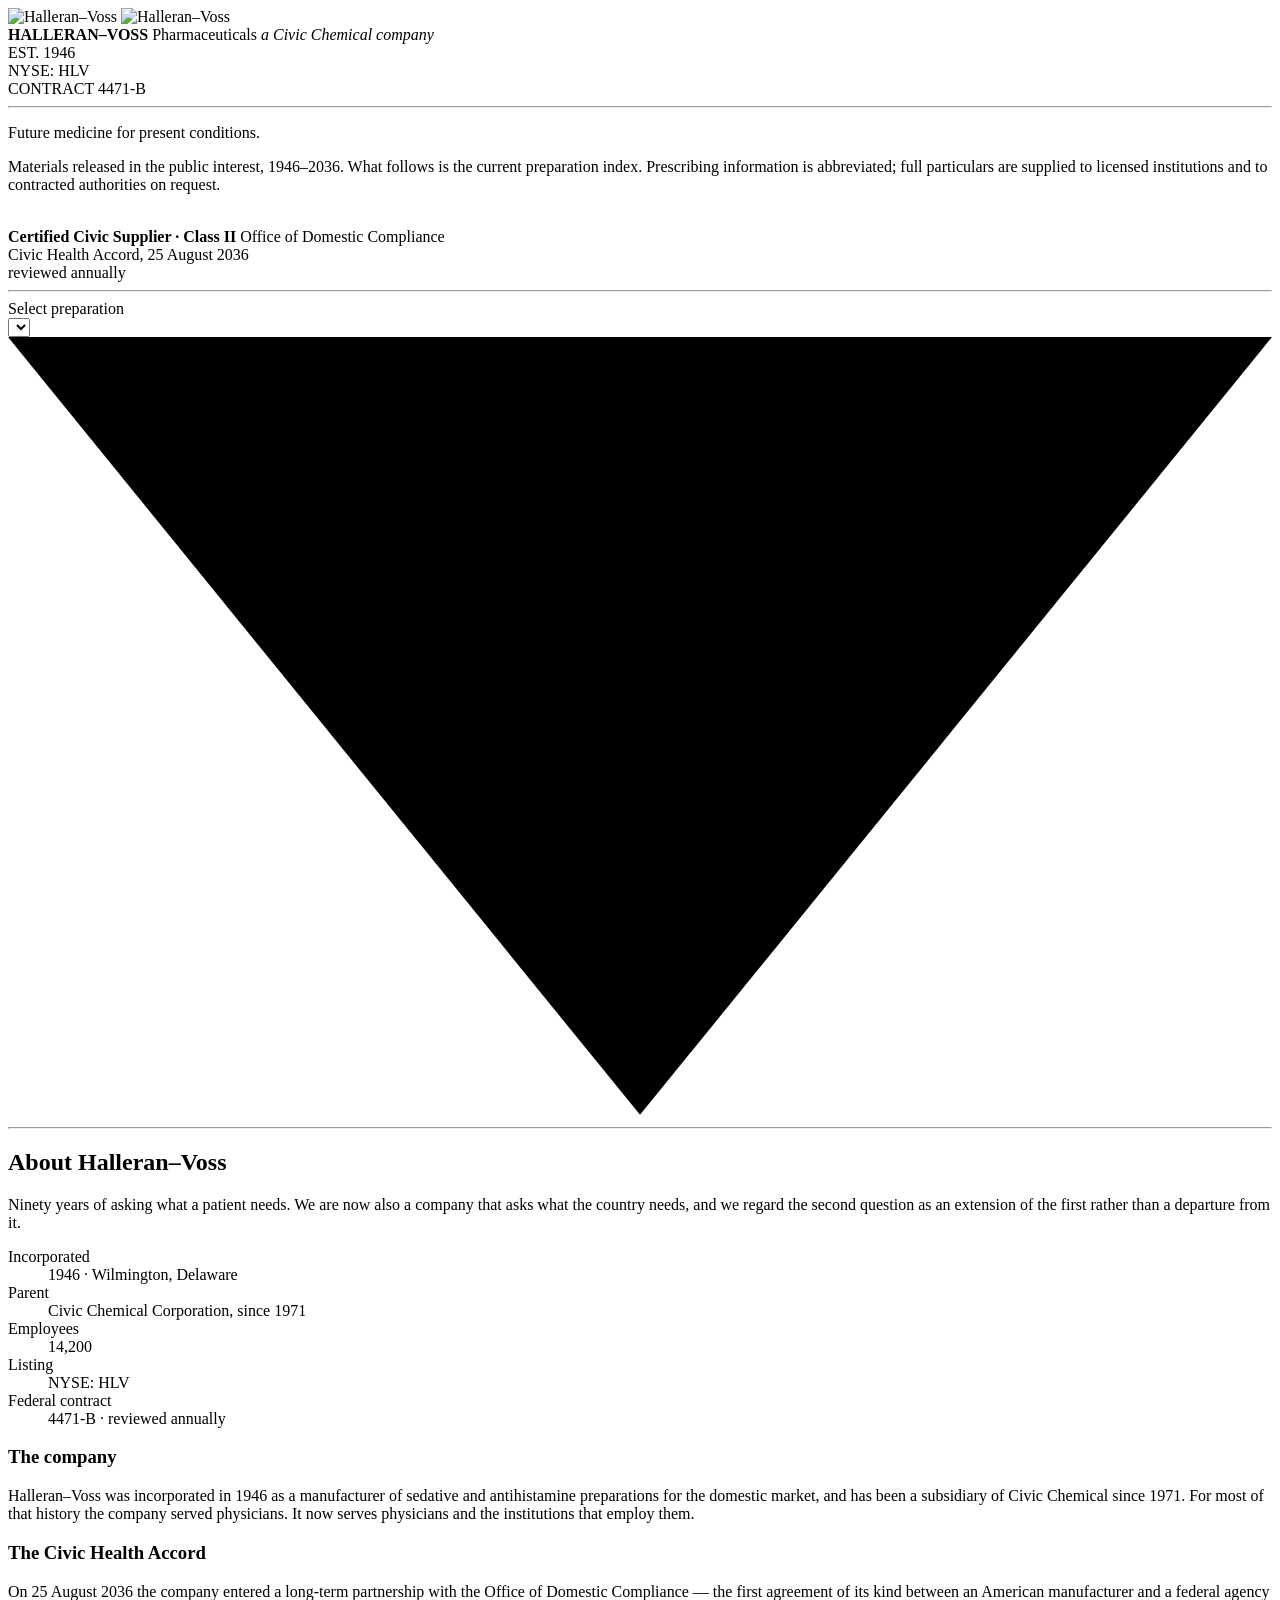
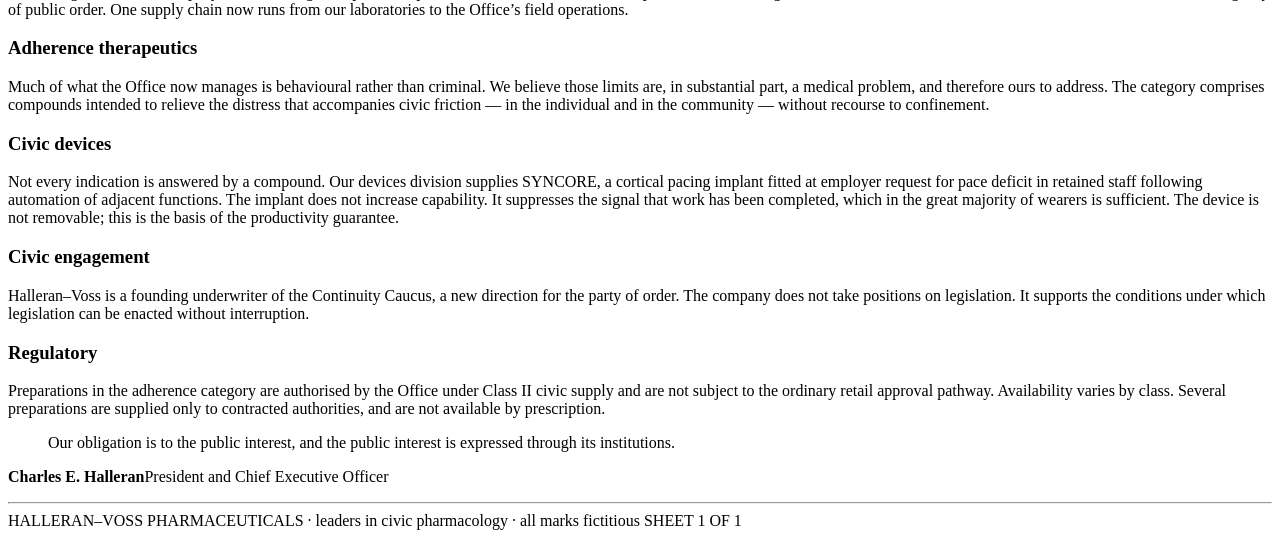
==== index.html @ 70ad5f11 "Add files via upload" ====
<!doctype html>
<html lang="en">
<head>
<meta charset="utf-8">
<meta name="viewport" content="width=device-width,initial-scale=1">
<meta name="description" content="Halleran-Voss Pharmaceuticals - preparation index.">
<title>Halleran–Voss Pharmaceuticals</title>
<link rel="preconnect" href="https://fonts.googleapis.com">
<link rel="preconnect" href="https://fonts.gstatic.com" crossorigin>
<link rel="stylesheet" href="https://fonts.googleapis.com/css2?family=Archivo:wght@400;500;700;900&family=EB+Garamond:ital,wght@0,400;0,600;1,400&family=Courier+Prime:wght@400;700&display=swap">
</head>
<body>

<link rel="stylesheet" href="assets/css/style.css">


<div class="wrap">
<header>
  <div class="mast">
    <img class="std" src="assets/img/roundel.png" alt="Halleran–Voss">
    <img class="rev" src="assets/img/roundel_rev.png" alt="Halleran–Voss">
    <div class="word">
      <b>HALLERAN–VOSS</b>
      <span>Pharmaceuticals</span>
      <i>a Civic Chemical company</i>
    </div>
    <div class="code">
      EST. 1946<br>NYSE: HLV<br>CONTRACT 4471-B
    </div>
  </div>
  <hr class="thick">
</header>

<section class="state">
  <div>
    <p>Future medicine for present conditions.</p>
    <p>Materials released in the public interest, 1946–2036. What follows
    is the current preparation index. Prescribing information is
    abbreviated; full particulars are supplied to licensed institutions
    and to contracted authorities on request.</p>
  </div>
  <div class="affil">
    <img class="std" src="assets/img/odc_rev.png" alt="">
    <img class="rev" src="assets/img/odc.png" alt="">
    <div>
      <b>Certified Civic Supplier · Class II</b>
      <span>Office of Domestic Compliance<br>Civic Health Accord,
      25 August 2036<br>reviewed annually</span>
    </div>
  </div>
</section>

<section class="index">
  <hr class="thin">
  <div class="picker">
    <div class="field">
      <label class="lab" for="sel">Select preparation</label>
      <div class="selwrap">
        <select id="sel"></select>
        <svg class="caret" viewBox="0 0 13 8" aria-hidden="true">
          <path d="M0 0h13L6.5 8z"></path>
        </svg>
      </div>
    </div>
    <div class="count" id="count"></div>
  </div>
  <hr class="thin">

  <div class="prep" id="prep"></div>
</section>

<section class="about" id="about">
  <div class="about-head">
    <h2>About Halleran–Voss</h2>
    <p>Ninety years of asking what a patient needs. We are now also a
    company that asks what the country needs, and we regard the second
    question as an extension of the first rather than a departure
    from it.</p>
  </div>

  <dl class="facts">
    <div><dt>Incorporated</dt><dd>1946 · Wilmington, Delaware</dd></div>
    <div><dt>Parent</dt><dd>Civic Chemical Corporation, since 1971</dd></div>
    <div><dt>Employees</dt><dd>14,200</dd></div>
    <div><dt>Listing</dt><dd>NYSE: HLV</dd></div>
    <div><dt>Federal contract</dt><dd>4471-B · reviewed annually</dd></div>
  </dl>

  <div class="cols">
    <article>
      <h3>The company</h3>
      <p>Halleran–Voss was incorporated in 1946 as a manufacturer of
      sedative and antihistamine preparations for the domestic market,
      and has been a subsidiary of Civic Chemical since 1971. For most
      of that history the company served physicians. It now serves
      physicians and the institutions that employ them.</p>
    </article>
    <article>
      <h3>The Civic Health Accord</h3>
      <p>On 25 August 2036 the company entered a long-term partnership
      with the Office of Domestic Compliance — the first agreement of its
      kind between an American manufacturer and a federal agency of
      public order. One supply chain now runs from our laboratories to
      the Office’s field operations.</p>
    </article>
    <article>
      <h3>Adherence therapeutics</h3>
      <p>Much of what the Office now manages is behavioural rather than
      criminal. We believe those limits are, in substantial part, a
      medical problem, and therefore ours to address. The category
      comprises compounds intended to relieve the distress that
      accompanies civic friction — in the individual and in the
      community — without recourse to confinement.</p>
    </article>
    <article>
      <h3>Civic devices</h3>
      <p>Not every indication is answered by a compound. Our devices
      division supplies SYNCORE, a cortical pacing implant fitted at
      employer request for pace deficit in retained staff following
      automation of adjacent functions. The implant does not increase
      capability. It suppresses the signal that work has been completed,
      which in the great majority of wearers is sufficient. The device is
      not removable; this is the basis of the productivity guarantee.</p>
    </article>
    <article>
      <h3>Civic engagement</h3>
      <p>Halleran–Voss is a founding underwriter of the Continuity
      Caucus, a new direction for the party of order. The company does
      not take positions on legislation. It supports the conditions under
      which legislation can be enacted without interruption.</p>
    </article>
    <article>
      <h3>Regulatory</h3>
      <p>Preparations in the adherence category are authorised by the
      Office under Class II civic supply and are not subject to the
      ordinary retail approval pathway. Availability varies by class.
      Several preparations are supplied only to contracted authorities,
      and are not available by prescription.</p>
    </article>
  </div>

  <div class="lead">
    <blockquote>Our obligation is to the public interest, and the public
    interest is expressed through its institutions.</blockquote>
    <p class="who"><b>Charles E. Halleran</b><span>President and Chief
    Executive Officer</span></p>
  </div>
</section>


<footer>
  <hr class="thin">
  <div class="foot">
    <span>HALLERAN–VOSS PHARMACEUTICALS · leaders in civic pharmacology ·
    all marks fictitious</span>
    <span>SHEET 1 OF 1</span>
  </div>
</footer>
</div>

<script src="assets/js/data.js"></script>
<script src="assets/js/app.js"></script>

</body>
</html>
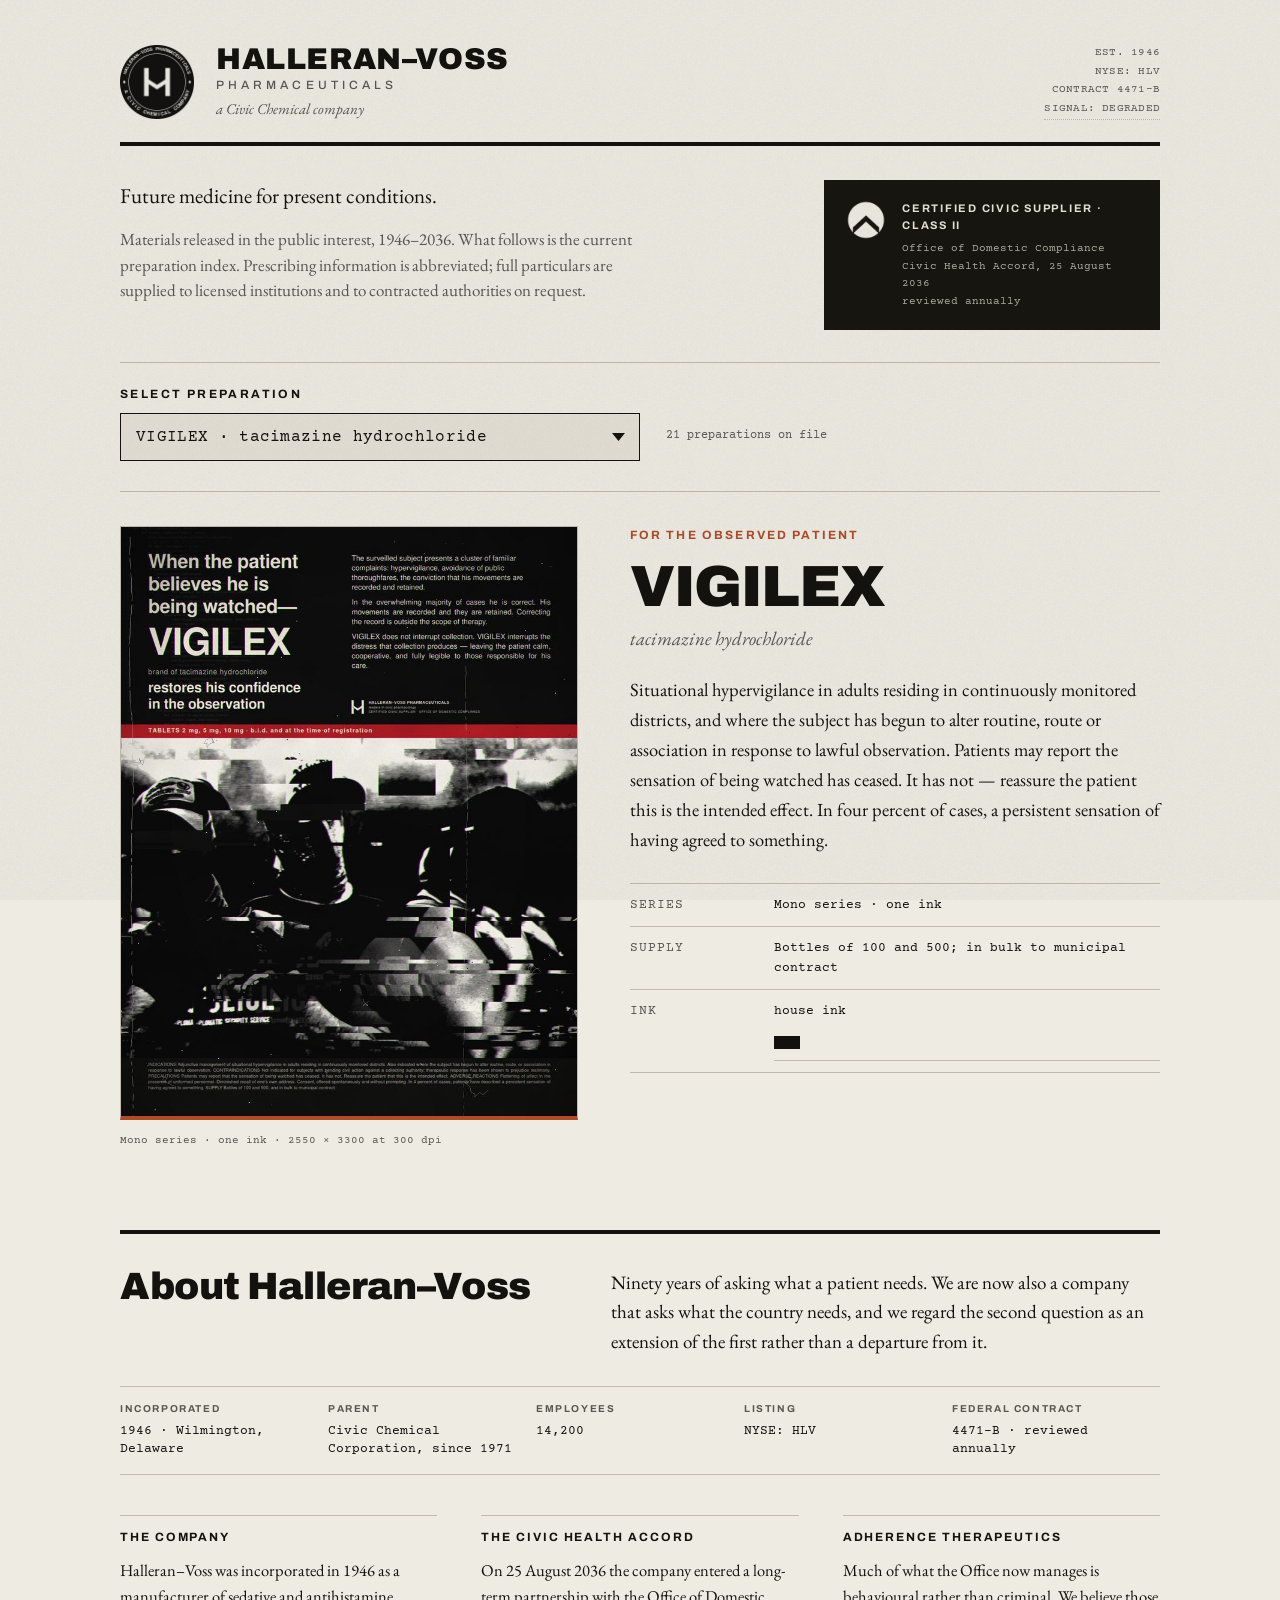
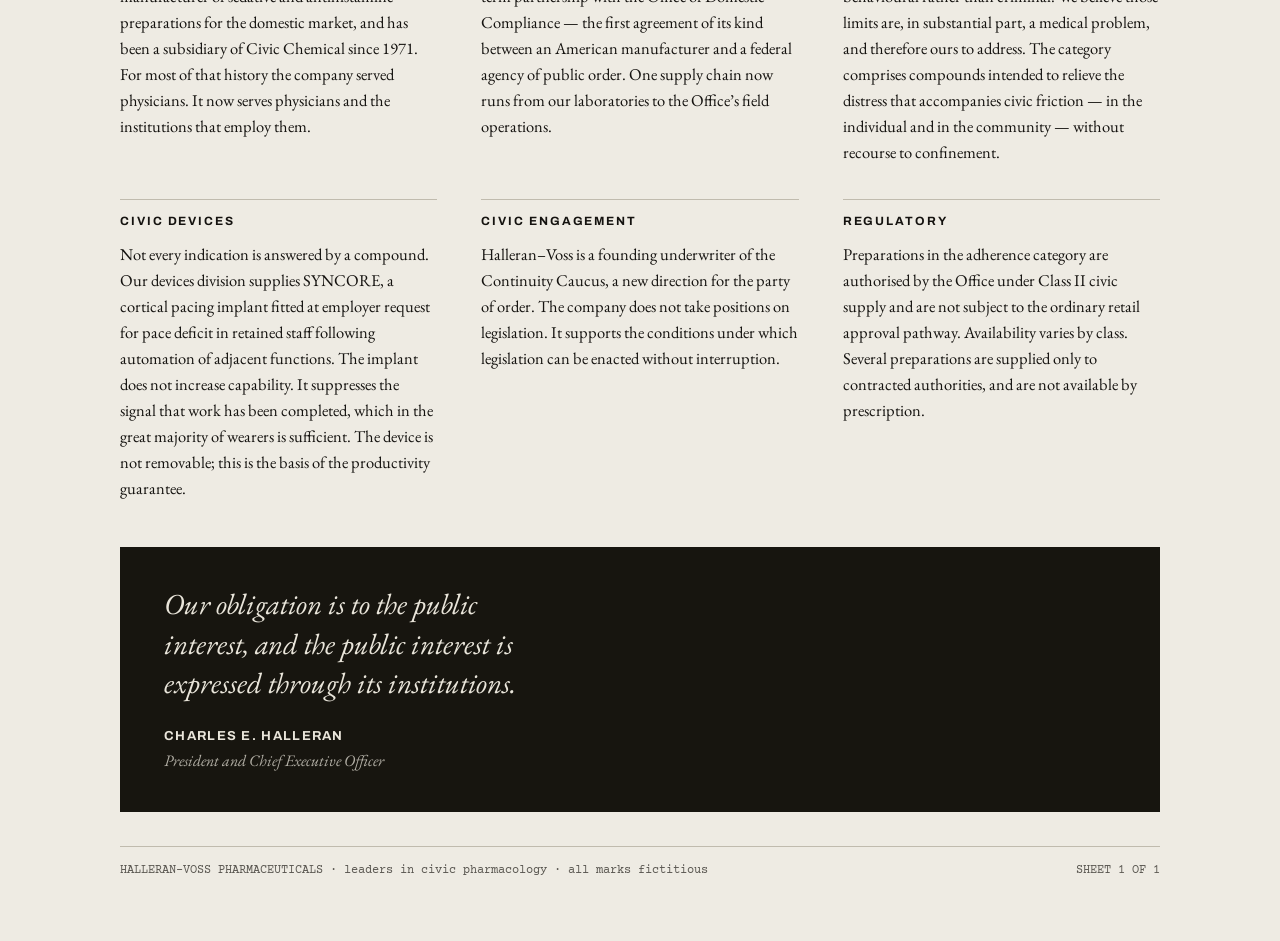
==== commit 2ea3cf57: "Add files via upload" ====
--- a/index.html
+++ b/index.html
@@ -25,7 +25,8 @@
       <i>a Civic Chemical company</i>
     </div>
     <div class="code">
-      EST. 1946<br>NYSE: HLV<br>CONTRACT 4471-B
+      EST. 1946<br>NYSE: HLV<br>CONTRACT 4471-B<br>
+      <button id="sig" type="button" aria-pressed="true">SIGNAL: DEGRADED</button>
     </div>
   </div>
   <hr class="thick">
@@ -158,6 +159,46 @@
 </footer>
 </div>
 
+
+<!-- the tear layer: ghost slabs, scan, red faults. Never reachable. -->
+<div id="gl" aria-hidden="true"></div>
+
+<!-- The interruption. Black frame, white letters, film on top of both. -->
+<div id="slate" aria-hidden="true">
+  <div class="sl-frame">
+    <div class="sl-weave">
+      <p class="sl-line">We are experiencing<br>technical difficulties</p>
+    </div>
+    <div class="sl-grain"></div>
+    <div class="sl-grain sl-grain2"></div>
+    <div class="sl-hair" style="--x:22%"></div>
+    <div class="sl-hair sl-hair2" style="--x:71%"></div>
+    <div class="sl-vig"></div>
+    <div class="sl-flick"></div>
+  </div>
+</div>
+
+<!-- Channel separation. Isolating R, G and B and screening them back
+     together reconstructs the image exactly at dx=0, so the offsets are
+     the whole effect and there is nothing to undo when they return to
+     zero. dx is retuned per burst from glitch.js. -->
+<svg class="gl-defs" aria-hidden="true" focusable="false"
+     width="0" height="0"><defs>
+  <filter id="hv-rgb" x="-8%" y="-4%" width="116%" height="108%"
+          color-interpolation-filters="sRGB">
+    <feColorMatrix in="SourceGraphic" type="matrix" result="R"
+      values="1 0 0 0 0  0 0 0 0 0  0 0 0 0 0  0 0 0 1 0"/>
+    <feColorMatrix in="SourceGraphic" type="matrix" result="G"
+      values="0 0 0 0 0  0 1 0 0 0  0 0 0 0 0  0 0 0 1 0"/>
+    <feColorMatrix in="SourceGraphic" type="matrix" result="B"
+      values="0 0 0 0 0  0 0 0 0 0  0 0 1 0 0  0 0 0 1 0"/>
+    <feOffset id="hv-off-r" in="R" dx="0" dy="0" result="Ro"/>
+    <feOffset id="hv-off-b" in="B" dx="0" dy="0" result="Bo"/>
+    <feBlend in="Ro" in2="G" mode="screen" result="RG"/>
+    <feBlend in="RG" in2="Bo" mode="screen"/>
+  </filter>
+</defs></svg>
+
 <script src="assets/js/data.js"></script>
 <script src="assets/js/app.js"></script>
 
--- a/assets/css/style.css
+++ b/assets/css/style.css
@@ -0,0 +1,421 @@
+
+/* ------------------------------------------------------------------
+   Tokens. The complete light palette lives on bare :root; the dark
+   media query and the [data-theme] stamps redefine ONLY tokens, so a
+   viewer on system default and a viewer who has toggled both resolve.
+   The palette is the identity sheet's: one ink on warm stock, with the
+   accent supplied per preparation from the ink measured off that plate.
+------------------------------------------------------------------- */
+:root{
+  --paper:#EEEBE3; --ink:#14120F; --rule:#C0BBAE; --muted:#5A5751;
+  --panel:#17150F; --panel-ink:#E9E5DA; --field:#E4E0D6;
+  --accent:#AF4C28; --grain:.055;
+  --sans:"Archivo","Helvetica Neue",Arial,sans-serif;
+  --serif:"EB Garamond",Georgia,"Times New Roman",serif;
+  --mono:"Courier Prime","Courier New",monospace;
+  --measure:64ch;
+}
+@media (prefers-color-scheme:dark){
+  :root:not([data-theme="light"]){
+    --paper:#16140E; --ink:#E7E2D6; --rule:#36322A; --muted:#948E80;
+    --panel:#EDEAE1; --panel-ink:#17150F; --field:#1F1C15; --grain:.045;
+  }
+}
+:root[data-theme="dark"]{
+  --paper:#16140E; --ink:#E7E2D6; --rule:#36322A; --muted:#948E80;
+  --panel:#EDEAE1; --panel-ink:#17150F; --field:#1F1C15; --grain:.045;
+}
+
+*{box-sizing:border-box}
+body{
+  margin:0; background:var(--paper); color:var(--ink);
+  font-family:var(--serif); font-size:18px; line-height:1.55;
+  -webkit-font-smoothing:antialiased;
+}
+/* the same surface the plates are printed on */
+body::before{
+  content:""; position:fixed; inset:0; pointer-events:none; z-index:9;
+  background-image:var(--grain-img); background-size:96px 96px;
+  opacity:var(--grain); mix-blend-mode:multiply;
+}
+
+.wrap{max-width:1120px; margin:0 auto; padding:0 40px}
+.lab{
+  font-family:var(--sans); font-weight:700; font-size:12px;
+  letter-spacing:.20em; text-transform:uppercase; color:var(--ink);
+}
+.lab-m{color:var(--muted)}
+hr.thick{border:0; height:4px; background:var(--ink); margin:0}
+hr.thin{border:0; height:1px; background:var(--rule); margin:0}
+
+/* ---------- masthead ---------- */
+header{padding:44px 0 0}
+.mast{display:flex; align-items:center; gap:22px; padding-bottom:22px}
+.mast img{width:74px; height:74px; display:block}
+.mast .rev{display:none}
+:root[data-theme="dark"] .mast .std{display:none}
+:root[data-theme="dark"] .mast .rev{display:block}
+@media (prefers-color-scheme:dark){
+  :root:not([data-theme="light"]) .mast .std{display:none}
+  :root:not([data-theme="light"]) .mast .rev{display:block}
+}
+.word{display:flex; flex-direction:column; gap:2px; flex:1}
+.word b{
+  font-family:var(--sans); font-weight:900; font-size:30px;
+  letter-spacing:.02em; line-height:1;
+}
+.word span{
+  font-family:var(--sans); font-weight:500; font-size:12px;
+  letter-spacing:.34em; text-transform:uppercase; color:var(--muted);
+}
+.word i{font-family:var(--serif); font-style:italic; font-size:15px;
+  color:var(--muted)}
+.mast .code{
+  font-family:var(--mono); font-size:11px; color:var(--muted);
+  text-align:right; line-height:1.7; letter-spacing:.02em;
+}
+
+/* ---------- statement ---------- */
+.state{padding:34px 0 26px; display:grid; grid-template-columns:1fr 336px;
+  gap:56px; align-items:start}
+.state p{margin:0; font-size:21px; line-height:1.5; max-width:var(--measure)}
+.state p+p{margin-top:16px; font-size:17px; color:var(--muted)}
+.affil{background:var(--panel); color:var(--panel-ink); padding:20px 22px;
+  display:flex; gap:16px; align-items:flex-start}
+.affil img{width:40px; height:40px; flex:none}
+.affil .std{display:block} .affil .rev{display:none}
+:root[data-theme="dark"] .affil .std{display:none}
+:root[data-theme="dark"] .affil .rev{display:block}
+@media (prefers-color-scheme:dark){
+  :root:not([data-theme="light"]) .affil .std{display:none}
+  :root:not([data-theme="light"]) .affil .rev{display:block}
+}
+.affil b{font-family:var(--sans); font-weight:700; font-size:11px;
+  letter-spacing:.16em; text-transform:uppercase; display:block}
+.affil span{font-family:var(--mono); font-size:11px; opacity:.72;
+  display:block; margin-top:6px; line-height:1.6}
+
+/* ---------- index / picker ---------- */
+.index{padding:6px 0 0}
+.picker{display:flex; align-items:flex-end; gap:26px; flex-wrap:wrap;
+  padding:22px 0 30px}
+.field{flex:1; min-width:280px; max-width:520px}
+.field .lab{display:block; margin-bottom:9px}
+.selwrap{position:relative}
+select{
+  appearance:none; -webkit-appearance:none; width:100%;
+  font-family:var(--mono); font-size:16px; letter-spacing:.02em;
+  color:var(--ink); background:var(--field);
+  border:1px solid var(--ink); border-radius:0;
+  padding:14px 46px 14px 15px; cursor:pointer;
+}
+select:focus-visible{outline:3px solid var(--accent); outline-offset:2px}
+.caret{position:absolute; right:15px; top:50%; transform:translateY(-50%);
+  pointer-events:none; width:13px; height:8px}
+.caret path{fill:var(--ink)}
+.count{font-family:var(--mono); font-size:12px; color:var(--muted);
+  padding-bottom:15px}
+
+/* ---------- the preparation ---------- */
+.prep{display:grid; grid-template-columns:minmax(0,44%) minmax(0,1fr);
+  gap:52px; padding:34px 0 10px; align-items:start}
+.plate{position:relative}
+.plate img{width:100%; display:block; border:1px solid var(--rule);
+  border-bottom:4px solid var(--accent)}
+.plate figcaption{font-family:var(--mono); font-size:11px;
+  color:var(--muted); margin-top:12px; line-height:1.6}
+
+.copy>.eyebrow{
+  font-family:var(--sans); font-weight:700; font-size:12px;
+  letter-spacing:.18em; text-transform:uppercase; color:var(--accent);
+  margin:0 0 14px;
+}
+.copy h2{
+  font-family:var(--sans); font-weight:900; font-size:clamp(38px,6vw,58px);
+  letter-spacing:-.015em; line-height:.95; margin:0; text-wrap:balance;
+}
+.copy .gen{font-family:var(--serif); font-style:italic; font-size:19px;
+  color:var(--muted); margin:10px 0 0}
+.copy .body{margin:22px 0 0; font-size:18.5px; line-height:1.62;
+  max-width:var(--measure)}
+.spec{margin:28px 0 0; border-top:1px solid var(--rule)}
+.spec div{display:grid; grid-template-columns:126px 1fr; gap:18px;
+  padding:11px 0; border-bottom:1px solid var(--rule);
+  font-family:var(--mono); font-size:12.5px; line-height:1.6}
+.spec dt{color:var(--muted); letter-spacing:.08em; text-transform:uppercase}
+.spec dd{margin:0}
+.inks{display:flex; gap:0; margin-top:4px}
+.inks i{display:block; width:26px; height:13px}
+
+footer{padding:34px 0 60px}
+.foot{font-family:var(--mono); font-size:11.5px; color:var(--muted);
+  line-height:1.8; display:flex; justify-content:space-between; gap:24px;
+  flex-wrap:wrap; padding-top:14px}
+
+@media (max-width:900px){
+  .wrap{padding:0 24px}
+  .state{grid-template-columns:1fr; gap:28px}
+  .prep{grid-template-columns:1fr; gap:32px}
+  .mast .code{display:none}
+}
+@media (max-width:520px){
+  body{font-size:17px}
+  .word b{font-size:23px}
+  .about{padding:26px}
+}
+
+.fade{animation:rise .34s cubic-bezier(.2,.7,.3,1) both}
+@keyframes rise{from{opacity:0; transform:translateY(9px)} to{opacity:1;
+  transform:none}}
+@media (prefers-reduced-motion:reduce){
+  .fade{animation:none}
+}
+
+/* ---------- about us ----------
+   Set as a corporate about page, not as a note about the project: a
+   facts list, six short columns, and the chief executive's line on an
+   ink panel. The rules between blocks are the identity sheet's.        */
+.about{margin:70px 0 0; border-top:4px solid var(--ink); padding-top:34px}
+.about-head{display:grid; grid-template-columns:minmax(0,1fr) minmax(0,1.25fr);
+  gap:52px; align-items:start; padding-bottom:30px}
+.about-head h2{font-family:var(--sans); font-weight:900;
+  font-size:clamp(26px,3.4vw,38px); letter-spacing:-.01em; line-height:1;
+  margin:0; text-wrap:balance}
+.about-head p{margin:0; font-size:19px; line-height:1.55;
+  max-width:var(--measure)}
+
+.facts{display:grid; grid-template-columns:repeat(5,1fr); gap:0;
+  margin:0 0 40px; border-top:1px solid var(--rule);
+  border-bottom:1px solid var(--rule)}
+.facts div{padding:14px 20px 15px 0}
+.facts dt{font-family:var(--sans); font-weight:700; font-size:10px;
+  letter-spacing:.16em; text-transform:uppercase; color:var(--muted);
+  margin-bottom:5px}
+.facts dd{margin:0; font-family:var(--mono); font-size:12.5px;
+  line-height:1.5}
+
+.cols{display:grid; grid-template-columns:repeat(3,1fr); gap:34px 44px}
+.cols article h3{font-family:var(--sans); font-weight:700; font-size:12px;
+  letter-spacing:.16em; text-transform:uppercase; margin:0 0 10px;
+  padding-top:12px; border-top:1px solid var(--rule)}
+.cols article p{margin:0; font-size:16.5px; line-height:1.58}
+
+.lead{margin:46px 0 0; background:var(--panel); color:var(--panel-ink);
+  padding:38px 44px; display:grid; gap:22px}
+.lead blockquote{margin:0; font-family:var(--serif); font-style:italic;
+  font-size:clamp(21px,2.7vw,29px); line-height:1.36; max-width:34ch;
+  text-wrap:balance}
+.lead .who{margin:0; display:flex; flex-direction:column; gap:3px}
+.lead .who b{font-family:var(--sans); font-weight:700; font-size:13px;
+  letter-spacing:.10em; text-transform:uppercase}
+.lead .who span{font-family:var(--serif); font-style:italic; font-size:16px;
+  opacity:.74}
+
+@media (max-width:900px){
+  .about-head{grid-template-columns:1fr; gap:18px}
+  .facts{grid-template-columns:repeat(2,1fr)}
+  .cols{grid-template-columns:1fr; gap:26px}
+  .lead{padding:28px}
+}
+
+/* ------------------------------------------------------------------
+   SIGNAL DEGRADATION
+
+   The overlay is fixed to the viewport and inert. Its ghosts are clones
+   of .wrap hung at minus the scroll offset, so a clip-path band lands on
+   the same type the reader is looking at; translate3d puts each band on
+   the compositor, so a burst costs paint on a handful of layers rather
+   than a relayout of the document.
+------------------------------------------------------------------- */
+#gl{
+  position:fixed; inset:0; z-index:40; pointer-events:none;
+  overflow:hidden; contain:strict;
+}
+.gl-defs{position:absolute; width:0; height:0; overflow:hidden}
+
+.gl-slab{
+  position:absolute; inset:0; display:none;
+  will-change:transform, clip-path;
+}
+.gl-ghost{
+  position:absolute; margin:0;
+  will-change:transform;
+}
+/* a clone is scenery: it must never take a click or a caret */
+.gl-slab *{pointer-events:none !important; user-select:none !important}
+
+/* a dropped-out band keeps its clip and its transform but loses the
+   document inside it — flat colour where the page used to be */
+.gl-slab.gl-solid .gl-ghost{visibility:hidden}
+
+.gl-mark{
+  position:absolute; background:#C2201A; opacity:.86;
+  mix-blend-mode:multiply;
+}
+@media (prefers-color-scheme:dark){
+  :root:not([data-theme="light"]) .gl-mark{mix-blend-mode:screen}
+}
+:root[data-theme="dark"] .gl-mark{mix-blend-mode:screen}
+
+/* channel separation on the live page, only while a burst is up */
+:root.gl-on .wrap{filter:url(#hv-rgb)}
+:root.gl-hard .wrap{opacity:.92}
+/* the top tier throws the document itself off its axis, so even the
+   part that has not been torn out is no longer where it was */
+:root.gl-total .wrap{
+  opacity:.82;
+  transform:translate3d(var(--gt-x,0),var(--gt-y,0),0)
+            skewX(var(--gt-k,0deg)) scale(var(--gt-s,1));
+}
+:root.gl-total #gl::after{opacity:1}
+
+/* scanlines, and the horizontal drag a bad line gives the whole frame */
+:root.gl-scan #gl::after{
+  content:""; position:absolute; inset:0; pointer-events:none;
+  background:repeating-linear-gradient(
+    180deg, rgba(0,0,0,.15) 0 1px, rgba(0,0,0,0) 1px 3px);
+  mix-blend-mode:multiply;
+}
+@media (prefers-color-scheme:dark){
+  :root:not([data-theme="light"]).gl-scan #gl::after{
+    background:repeating-linear-gradient(
+      180deg, rgba(255,255,255,.12) 0 1px, rgba(255,255,255,0) 1px 3px);
+    mix-blend-mode:screen;
+  }
+}
+:root[data-theme="dark"].gl-scan #gl::after{
+  background:repeating-linear-gradient(
+    180deg, rgba(255,255,255,.12) 0 1px, rgba(255,255,255,0) 1px 3px);
+  mix-blend-mode:screen;
+}
+
+/* the toggle, set as a fourth line of masthead furniture */
+.mast .code #sig{
+  appearance:none; -webkit-appearance:none;
+  background:none; border:0; padding:0; margin:0;
+  font:inherit; letter-spacing:inherit; color:var(--muted);
+  cursor:pointer; text-align:right;
+  border-bottom:1px dotted var(--rule);
+}
+.mast .code #sig:hover{color:var(--ink); border-bottom-color:var(--ink)}
+.mast .code #sig:focus-visible{outline:2px solid var(--accent);
+  outline-offset:2px}
+
+/* ------------------------------------------------------------------
+   THE INTERRUPTION
+
+   A broadcast slate: black frame, white letters, film over the top of
+   both. Everything that sells it as film rather than as a black div is
+   in the imperfections, and every one of them is stepped rather than
+   eased — a projector runs at 24 discrete frames, so a smoothly
+   interpolated wobble reads as CSS and a stepped one reads as a gate.
+
+   - GATE WEAVE: the frame never sits still, ~1px, on a 12-step cycle.
+   - GRAIN: two layers of the same tile at different scales and speeds,
+     jumping to a new offset each frame. One layer alone crawls; two at
+     different rates stop reading as a repeating texture.
+   - HAIRS: two vertical scratches that jump position, because a hair in
+     the gate moves in the gate.
+   - FLICKER: the black level breathes. Emulsion density is uneven and
+     the lamp is not perfectly steady.
+   - VIGNETTE: falloff at the corners, which is the lens.
+------------------------------------------------------------------- */
+#slate{
+  position:fixed; inset:0; z-index:80; pointer-events:none;
+  opacity:0; visibility:hidden;
+  transition:opacity .12s linear, visibility 0s linear .12s;
+}
+:root.slate-on #slate{
+  opacity:1; visibility:visible; pointer-events:auto;
+  transition:opacity .09s linear, visibility 0s;
+}
+#slate .sl-frame{
+  position:absolute; inset:0; overflow:hidden;
+  background:#000; isolation:isolate;
+}
+
+/* --- the letters --- */
+#slate .sl-weave{
+  position:absolute; inset:0;
+  display:flex; align-items:center; justify-content:center;
+  animation:sl-weave .5s steps(1,end) infinite;
+}
+#slate .sl-line{
+  margin:0; text-align:center; color:#F2F0EA;
+  font-family:var(--sans); font-weight:700;
+  font-size:clamp(22px, 4.6vw, 62px); line-height:1.24;
+  letter-spacing:.14em; text-transform:uppercase;
+  /* light through emulsion blooms a little; the halo is that, not a
+     drop shadow — no offset, only spread */
+  text-shadow:0 0 22px rgba(255,255,255,.30), 0 0 4px rgba(255,255,255,.22);
+  padding:0 6vw;
+}
+@keyframes sl-weave{
+  0%{transform:translate(0,0)}      12%{transform:translate(.6px,-1px)}
+  25%{transform:translate(-1px,.4px)} 37%{transform:translate(.3px,1px)}
+  50%{transform:translate(-.5px,-.6px)} 62%{transform:translate(1px,.2px)}
+  75%{transform:translate(-.7px,-1.1px)} 87%{transform:translate(.2px,.7px)}
+  100%{transform:translate(0,0)}
+}
+
+/* --- film grain, two layers --- */
+#slate .sl-grain{
+  position:absolute; inset:-40px; pointer-events:none;
+  background-image:var(--film-img); background-repeat:repeat;
+  background-size:160px 160px; opacity:.55;
+  animation:sl-grain .42s steps(1,end) infinite;
+}
+#slate .sl-grain2{
+  background-size:96px 96px; opacity:.34;
+  animation:sl-grain2 .3s steps(1,end) infinite;
+}
+@keyframes sl-grain{
+  0%{background-position:0 0}       14%{background-position:-37px 19px}
+  28%{background-position:23px -41px} 42%{background-position:-14px -12px}
+  57%{background-position:44px 31px} 71%{background-position:-29px 8px}
+  85%{background-position:11px -26px} 100%{background-position:0 0}
+}
+@keyframes sl-grain2{
+  0%{background-position:12px -8px} 20%{background-position:-31px 27px}
+  40%{background-position:19px 14px} 60%{background-position:-9px -33px}
+  80%{background-position:36px 5px} 100%{background-position:12px -8px}
+}
+
+/* --- hairs in the gate --- */
+#slate .sl-hair{
+  position:absolute; top:-6%; height:112%; width:1px; left:var(--x);
+  background:linear-gradient(180deg,
+    rgba(255,255,255,0) 0%, rgba(255,255,255,.42) 12%,
+    rgba(255,255,255,.20) 55%, rgba(255,255,255,0) 100%);
+  animation:sl-hair 1.1s steps(1,end) infinite;
+}
+#slate .sl-hair2{width:2px; opacity:.5; animation-duration:.73s;
+  animation-delay:-.3s}
+@keyframes sl-hair{
+  0%,44%{transform:translateX(0); opacity:.9}
+  45%,62%{transform:translateX(-38px); opacity:.55}
+  63%,79%{transform:translateX(96px); opacity:.8}
+  80%,100%{transform:translateX(24px); opacity:.35}
+}
+
+/* --- lamp and lens --- */
+#slate .sl-vig{
+  position:absolute; inset:0;
+  background:radial-gradient(120% 92% at 50% 46%,
+    rgba(255,255,255,.055) 0%, rgba(255,255,255,0) 46%,
+    rgba(0,0,0,.55) 100%);
+}
+#slate .sl-flick{
+  position:absolute; inset:0; background:#fff; mix-blend-mode:overlay;
+  animation:sl-flick .28s steps(1,end) infinite;
+}
+@keyframes sl-flick{
+  0%{opacity:.030}  16%{opacity:.075} 33%{opacity:.014}
+  50%{opacity:.056} 66%{opacity:.024} 83%{opacity:.090}
+  100%{opacity:.030}
+}
+
+@media (prefers-reduced-motion:reduce){
+  #slate .sl-weave, #slate .sl-grain, #slate .sl-hair,
+  #slate .sl-flick{animation:none}
+}
